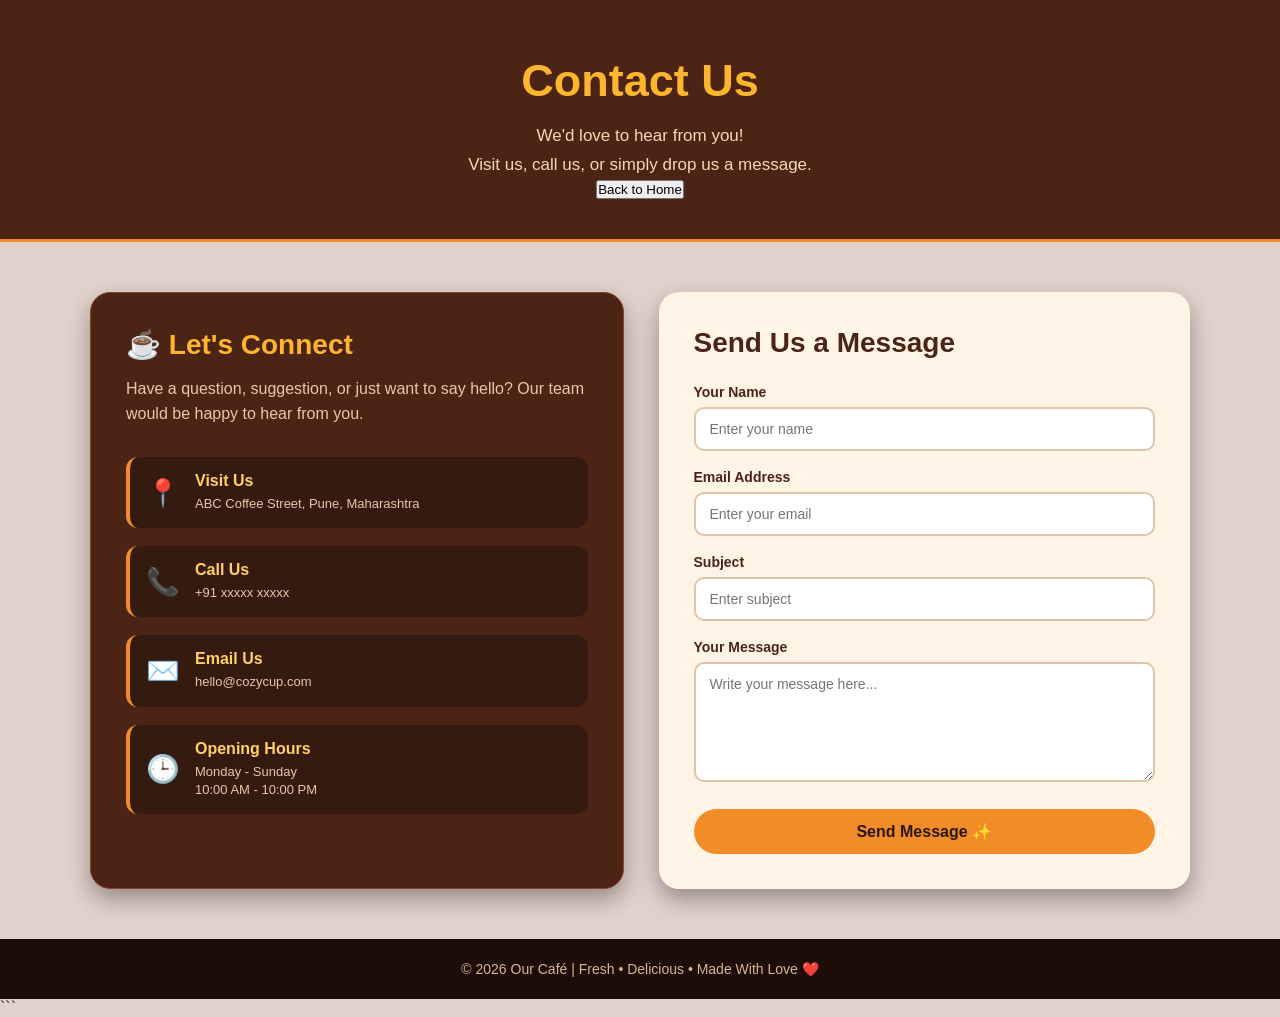
==== contact.html @ 2bf5e007 "Third Commit" ====
<!DOCTYPE html>
<html lang="en">

<head>

    <meta charset="UTF-8">

    <meta name="viewport" content="width=device-width, initial-scale=1.0">

    <title>Contact Us | Our Cafe</title>


    <!-- CSS -->
    <style>

        /* =========================
           BASIC RESET
        ========================= */

        * {
            margin: 0;
            padding: 0;
            box-sizing: border-box;
        }


        /* =========================
           BODY
        ========================= */

        body {
            font-family: Arial, sans-serif;
            background-color: #e2d2cc;
            color: #333;
            min-height: 100vh;
        }


        /* =========================
           HEADER
        ========================= */

        .contact-header {
            text-align: center;
            padding: 55px 20px 40px;
            background-color: #4b2415;
            border-bottom: 3px solid #f28c28;
        }

        .contact-header h1 {
            font-size: 45px;
            color: #ffb52e;
            margin-bottom: 15px;
        }

        .contact-header p {
            color: #f5d9b5;
            font-size: 17px;
            line-height: 1.7;
        }


        /* =========================
           CONTACT SECTION
        ========================= */

        .contact-section {
            width: 90%;
            max-width: 1100px;
            margin: 50px auto;

            display: flex;
            gap: 35px;
        }


        /* =========================
           CONTACT INFORMATION
        ========================= */

        .contact-info {
            flex: 1;

            background-color: #4b2415;

            padding: 35px;

            border-radius: 20px;

            border: 1px solid #8c4525;

            box-shadow: 0 10px 25px rgba(0, 0, 0, 0.35);
        }

        .contact-info h2 {
            color: #ffb52e;
            font-size: 28px;
            margin-bottom: 15px;
        }

        .contact-info > p {
            color: #e8c8a8;
            line-height: 1.6;
            margin-bottom: 30px;
        }


        /* =========================
           INFORMATION BOXES
        ========================= */

        .info-box {
            display: flex;
            flex-direction: column;
            gap: 18px;
        }

        .info-item {
            display: flex;
            align-items: center;

            gap: 15px;

            padding: 15px;

            background-color: #351a10;

            border-radius: 12px;

            border-left: 4px solid #f28c28;

            transition: 0.3s;
        }

        .info-item:hover {
            transform: translateX(6px);
            background-color: #402014;
        }

        .info-item span {
            font-size: 27px;
            min-width: 35px;
            text-align: center;
        }

        .info-item h3 {
            color: #ffd166;
            font-size: 16px;
            margin-bottom: 5px;
        }

        .info-item p {
            color: #e5c7aa;
            font-size: 13px;
            line-height: 1.4;
        }


        /* =========================
           CONTACT FORM
        ========================= */

        .contact-form {
            flex: 1;

            background-color: #fff4e6;

            padding: 35px;

            border-radius: 20px;

            box-shadow: 0 10px 25px rgba(0, 0, 0, 0.35);
        }

        .contact-form h2 {
            color: #4b2415;
            font-size: 28px;
            margin-bottom: 25px;
        }


        /* =========================
           INPUTS
        ========================= */

        .input-group {
            margin-bottom: 18px;
        }

        .input-group label {
            display: block;

            color: #4b2415;

            font-size: 14px;

            font-weight: bold;

            margin-bottom: 7px;
        }

        .input-group input,
        .input-group textarea {
            width: 100%;

            padding: 12px 14px;

            border: 2px solid #e1c4a8;

            border-radius: 10px;

            background-color: white;

            color: #351a10;

            font-size: 14px;

            outline: none;

            font-family: Arial, sans-serif;

            transition: 0.3s;
        }

        .input-group input:focus,
        .input-group textarea:focus {
            border-color: #f28c28;

            box-shadow: 0 0 8px rgba(242, 140, 40, 0.25);
        }

        .input-group textarea {
            resize: vertical;
            min-height: 120px;
        }


        /* =========================
           SEND BUTTON
        ========================= */

        .contact-form button {
            width: 100%;

            padding: 13px;

            margin-top: 5px;

            border: none;

            border-radius: 25px;

            background-color: #f28c28;

            color: #2b160e;

            font-size: 16px;

            font-weight: bold;

            cursor: pointer;

            transition: 0.3s;
        }

        .contact-form button:hover {
            background-color: #ffb52e;

            transform: translateY(-2px);

            box-shadow: 0 6px 15px rgba(242, 140, 40, 0.35);
        }


        /* =========================
           FOOTER
        ========================= */

        footer {
            text-align: center;

            background-color: #1c0d08;

            color: #d9b692;

            padding: 22px;

            font-size: 14px;
        }


        /* =========================
           TABLET
        ========================= */

        @media (max-width: 850px) {

            .contact-section {
                flex-direction: column;
            }

        }


        /* =========================
           MOBILE
        ========================= */

        @media (max-width: 550px) {

            .contact-header {
                padding: 45px 15px 35px;
            }

            .contact-header h1 {
                font-size: 35px;
            }

            .contact-section {
                width: 94%;
                margin: 30px auto;
                gap: 25px;
            }

            .contact-info,
            .contact-form {
                padding: 25px;
            }

            .contact-info h2,
            .contact-form h2 {
                font-size: 24px;
            }

        }

    </style>

</head>


<body>


    <!-- =========================
         HEADER
    ========================= -->

    <header class="contact-header">

        <h1>Contact Us</h1>

        <p>
            We'd love to hear from you!
            <br>
            Visit us, call us, or simply drop us a message.
        </p>

        <button onclick="window.location.href='index.html'">
            Back to Home

    </header>


    <!-- =========================
         CONTACT SECTION
    ========================= -->

    <section class="contact-section">


        <!-- LEFT SIDE -->

        <div class="contact-info">

            <h2>☕ Let's Connect</h2>

            <p>
                Have a question, suggestion, or just want to say hello?
                Our team would be happy to hear from you.
            </p>


            <div class="info-box">


                <!-- Address -->

                <div class="info-item">

                    <span>📍</span>

                    <div>

                        <h3>Visit Us</h3>

                        <p>
                            ABC Coffee Street,
                            Pune, Maharashtra
                        </p>

                    </div>

                </div>


                <!-- Phone -->

                <div class="info-item">

                    <span>📞</span>

                    <div>

                        <h3>Call Us</h3>

                        <p>
                            +91 xxxxx xxxxx
                        </p>

                    </div>

                </div>


                <!-- Email -->

                <div class="info-item">

                    <span>✉️</span>

                    <div>

                        <h3>Email Us</h3>

                        <p>
                            hello@cozycup.com
                        </p>

                    </div>

                </div>


                <!-- Opening Hours -->

                <div class="info-item">

                    <span>🕒</span>

                    <div>

                        <h3>Opening Hours</h3>

                        <p>
                            Monday - Sunday
                            <br>
                            10:00 AM - 10:00 PM
                        </p>

                    </div>

                </div>

            </div>

        </div>


        <!-- RIGHT SIDE -->

        <div class="contact-form">

            <h2>Send Us a Message</h2>


            <form>


                <!-- Name -->

                <div class="input-group">

                    <label for="name">
                        Your Name
                    </label>

                    <input
                        type="text"
                        id="name"
                        placeholder="Enter your name"
                        required
                    >

                </div>


                <!-- Email -->

                <div class="input-group">

                    <label for="email">
                        Email Address
                    </label>

                    <input
                        type="email"
                        id="email"
                        placeholder="Enter your email"
                        required
                    >

                </div>


                <!-- Subject -->

                <div class="input-group">

                    <label for="subject">
                        Subject
                    </label>

                    <input
                        type="text"
                        id="subject"
                        placeholder="Enter subject"
                        required
                    >

                </div>


                <!-- Message -->

                <div class="input-group">

                    <label for="message">
                        Your Message
                    </label>

                    <textarea
                        id="message"
                        placeholder="Write your message here..."
                        required
                    ></textarea>

                </div>


                <!-- Button -->

                <button type="submit">
                    Send Message ✨
                </button>

            </form>

        </div>

    </section>


    <!-- =========================
         FOOTER
    ========================= -->

    <footer>

        <p>
            © 2026 Our Café
            | Fresh • Delicious • Made With Love ❤️
        </p>

    </footer>


</body>

</html>
```
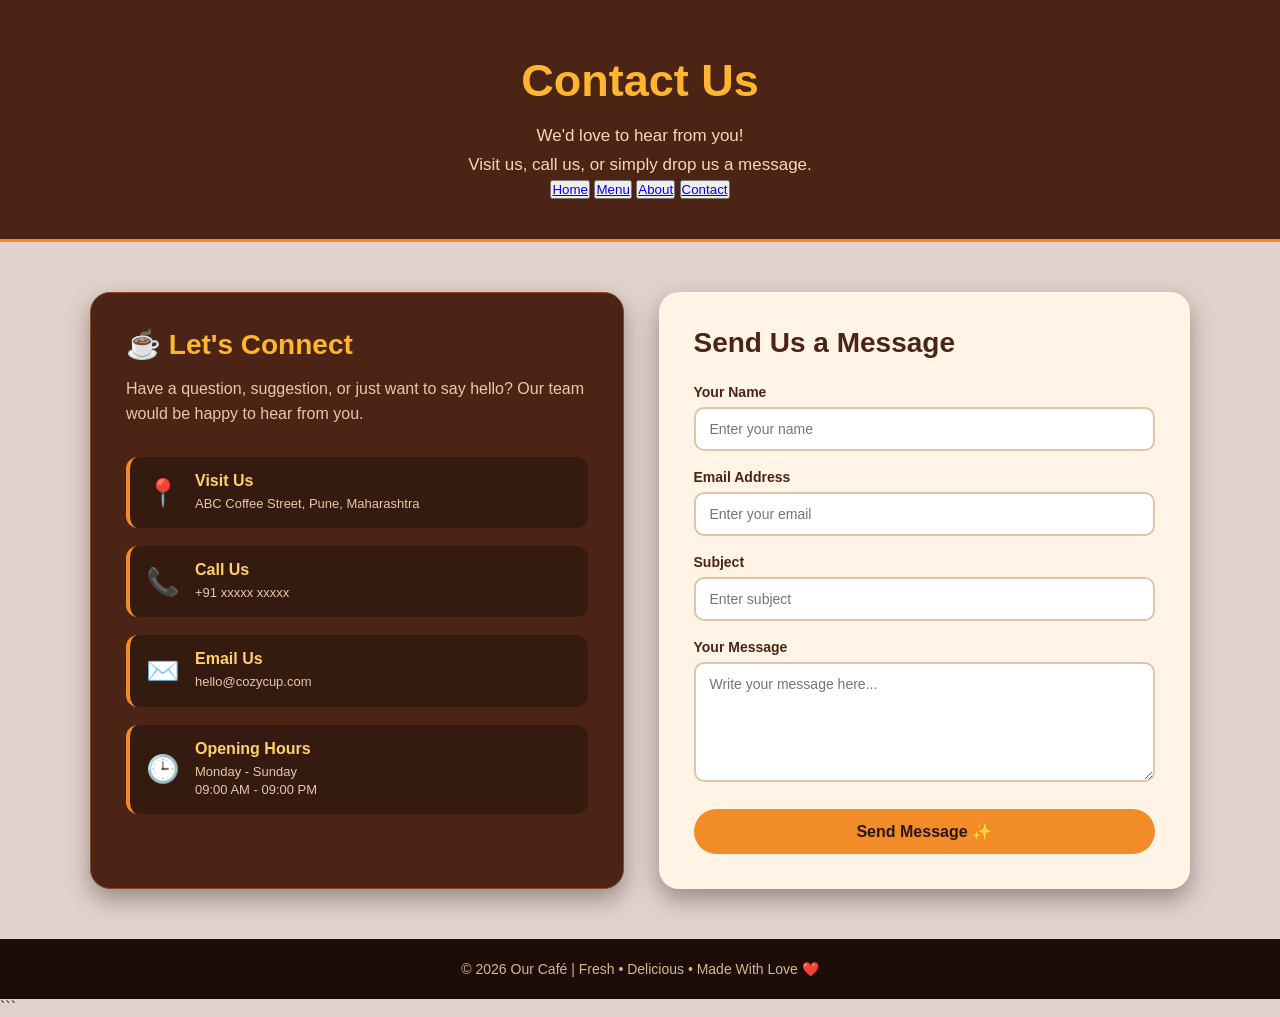
==== commit 3690bdb3: "Commit_3" ====
--- a/contact.html
+++ b/contact.html
@@ -356,11 +356,20 @@
             <br>
             Visit us, call us, or simply drop us a message.
         </p>
-
-        <button onclick="window.location.href='index.html'">
-            Back to Home
-
+        <nav>
+            
+                <button><a href="index.html">Home</a></button>
+                <button><a href="menu_card.html">Menu</a></button>
+                <button><a href="about.html">About</a></button>
+                <button><a href="contact.html">Contact</a></button>
+
+
+          
+        </nav>
+        
+        
     </header>
+    
 
 
     <!-- =========================
@@ -456,7 +465,7 @@
                         <p>
                             Monday - Sunday
                             <br>
-                            10:00 AM - 10:00 PM
+                            09:00 AM - 09:00 PM
                         </p>
 
                     </div>
